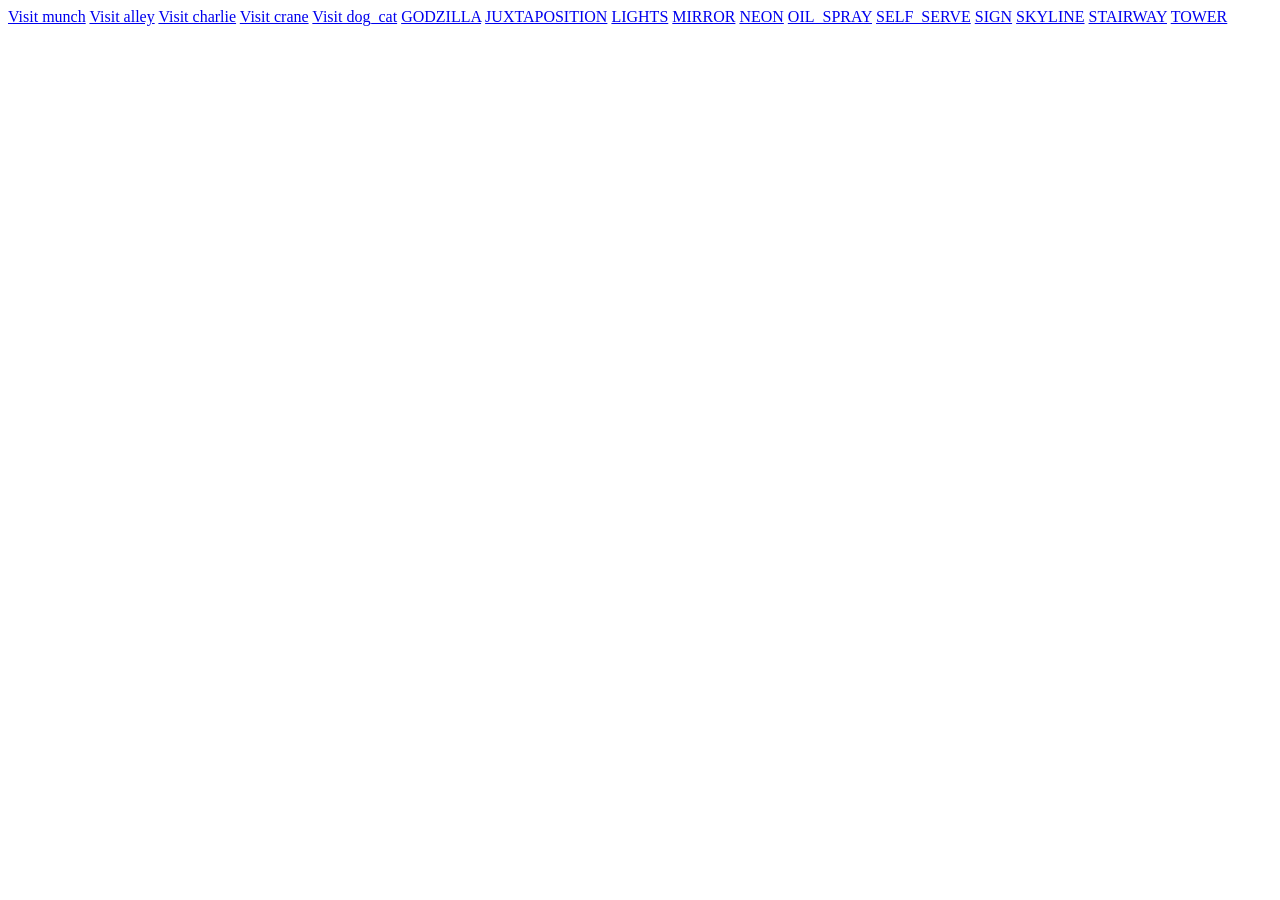
==== index.html @ 0469e805 "Initial Commit" ====
<!DOCTYPE html>
<html lang="en">
<head>
    <meta charset="UTF-8">
    <meta name="viewport" content="width=device-width, initial-scale=1.0">
    <title>Document</title>
</head>
<body>
    <a href="/imagePage.html?img=munch">Visit munch</a>
    <a href="/imagePage.html?img=alley">Visit alley</a>
    <a href="/imagePage.html?img=charlie">Visit charlie</a>
    <a href="/imagePage.html?img=crane">Visit crane</a>
    <a href="/imagePage.html?img=dog_cat">Visit dog_cat</a>
    <a href="/imagePage.html?img=godzilla">GODZILLA</a>
    <a href="/imagePage.html?img=juxtaposition">JUXTAPOSITION</a>
    <a href="/imagePage.html?img=lights">LIGHTS</a>
    <a href="/imagePage.html?img=mirror">MIRROR</a>
    <a href="/imagePage.html?img=neon">NEON</a>
    <a href="/imagePage.html?img=oil_spray">OIL_SPRAY</a>
    <a href="/imagePage.html?img=self_serve">SELF_SERVE</a>
    <a href="/imagePage.html?img=sign">SIGN</a>
    <a href="/imagePage.html?img=skyline">SKYLINE</a>
    <a href="/imagePage.html?img=stairway">STAIRWAY</a>
    <a href="/imagePage.html?img=tower">TOWER</a>
</body>
</html>
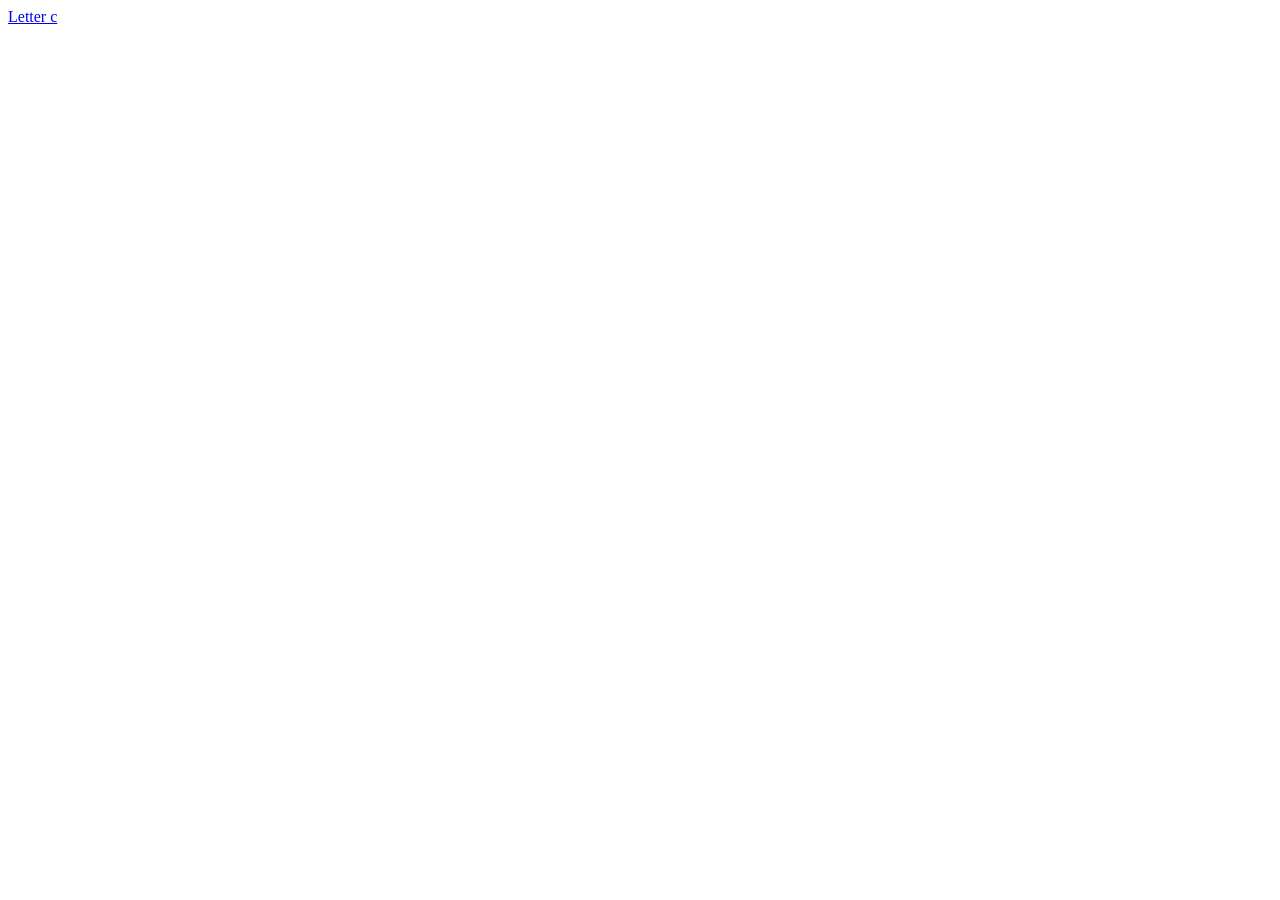
==== commit 6be4b5a1: "letterPages added" ====
--- a/index.html
+++ b/index.html
@@ -6,21 +6,6 @@
     <title>Document</title>
 </head>
 <body>
-    <a href="/imagePage.html?img=munch">Visit munch</a>
-    <a href="/imagePage.html?img=alley">Visit alley</a>
-    <a href="/imagePage.html?img=charlie">Visit charlie</a>
-    <a href="/imagePage.html?img=crane">Visit crane</a>
-    <a href="/imagePage.html?img=dog_cat">Visit dog_cat</a>
-    <a href="/imagePage.html?img=godzilla">GODZILLA</a>
-    <a href="/imagePage.html?img=juxtaposition">JUXTAPOSITION</a>
-    <a href="/imagePage.html?img=lights">LIGHTS</a>
-    <a href="/imagePage.html?img=mirror">MIRROR</a>
-    <a href="/imagePage.html?img=neon">NEON</a>
-    <a href="/imagePage.html?img=oil_spray">OIL_SPRAY</a>
-    <a href="/imagePage.html?img=self_serve">SELF_SERVE</a>
-    <a href="/imagePage.html?img=sign">SIGN</a>
-    <a href="/imagePage.html?img=skyline">SKYLINE</a>
-    <a href="/imagePage.html?img=stairway">STAIRWAY</a>
-    <a href="/imagePage.html?img=tower">TOWER</a>
+<a href="/letterPage.html?letter=c">Letter c</a>
 </body>
 </html>
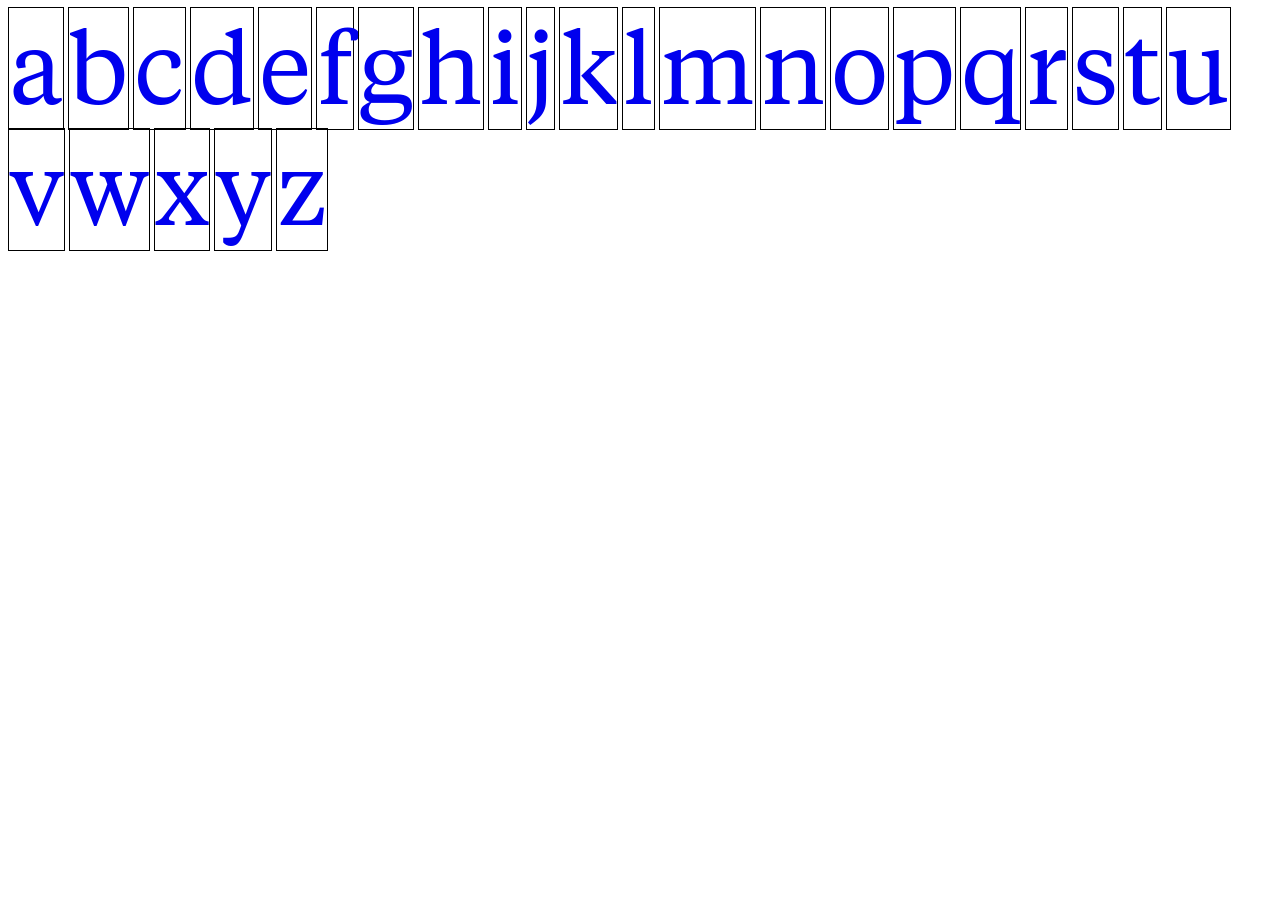
==== commit f9efbaf6: "letterSelector" ====
--- a/index.html
+++ b/index.html
@@ -1,11 +1,41 @@
 <!DOCTYPE html>
 <html lang="en">
 <head>
+    <script src="index.js"></script>
+    <link rel="stylesheet" href="index.css">
     <meta charset="UTF-8">
     <meta name="viewport" content="width=device-width, initial-scale=1.0">
     <title>Document</title>
 </head>
 <body>
-<a href="/letterPage.html?letter=c">Letter c</a>
+    <div id="letterGallery">
+        <a href="/letterPage.html?letter=c">a</a>
+        <a href="/letterPage.html?letter=c">b</a>
+        <a href="/letterPage.html?letter=c">c</a>
+        <a href="/letterPage.html?letter=c">d</a>
+        <a href="/letterPage.html?letter=c">e</a>
+        <a href="/letterPage.html?letter=c">f</a>
+        <a href="/letterPage.html?letter=c">g</a>
+        <a href="/letterPage.html?letter=c">h</a>
+        <a href="/letterPage.html?letter=c">i</a>
+        <a href="/letterPage.html?letter=c">j</a>
+        <a href="/letterPage.html?letter=c">k</a>
+        <a href="/letterPage.html?letter=c">l</a>
+        <a href="/letterPage.html?letter=c">m</a>
+        <a href="/letterPage.html?letter=c">n</a>
+        <a href="/letterPage.html?letter=c">o</a>
+        <a href="/letterPage.html?letter=c">p</a>
+        <a href="/letterPage.html?letter=c">q</a>
+        <a href="/letterPage.html?letter=c">r</a>
+        <a href="/letterPage.html?letter=c">s</a>
+        <a href="/letterPage.html?letter=c">t</a>
+        <a href="/letterPage.html?letter=c">u</a>
+        <a href="/letterPage.html?letter=c">v</a>
+        <a href="/letterPage.html?letter=c">w</a>
+        <a href="/letterPage.html?letter=c">x</a>
+        <a href="/letterPage.html?letter=c">y</a>
+        <a href="/letterPage.html?letter=c">z</a>
+    </div>
+    
 </body>
 </html>
--- a/index.css
+++ b/index.css
@@ -0,0 +1,20 @@
+@font-face {
+  font-family: 'Tiempos';
+  src: url("tiempos.woff2") format("woff2");
+}
+
+.gallery {
+    display: grid;
+    grid-template-columns: repeat(auto-fill, minmax(200px, 1fr));
+    gap: 0px;
+}
+
+#letterGallery a{
+    font-family: 'Tiempos';
+    text-decoration: none;
+    border: solid;
+    border-width: 1px;
+    border-color: black;
+    font-size: 100px;
+
+}
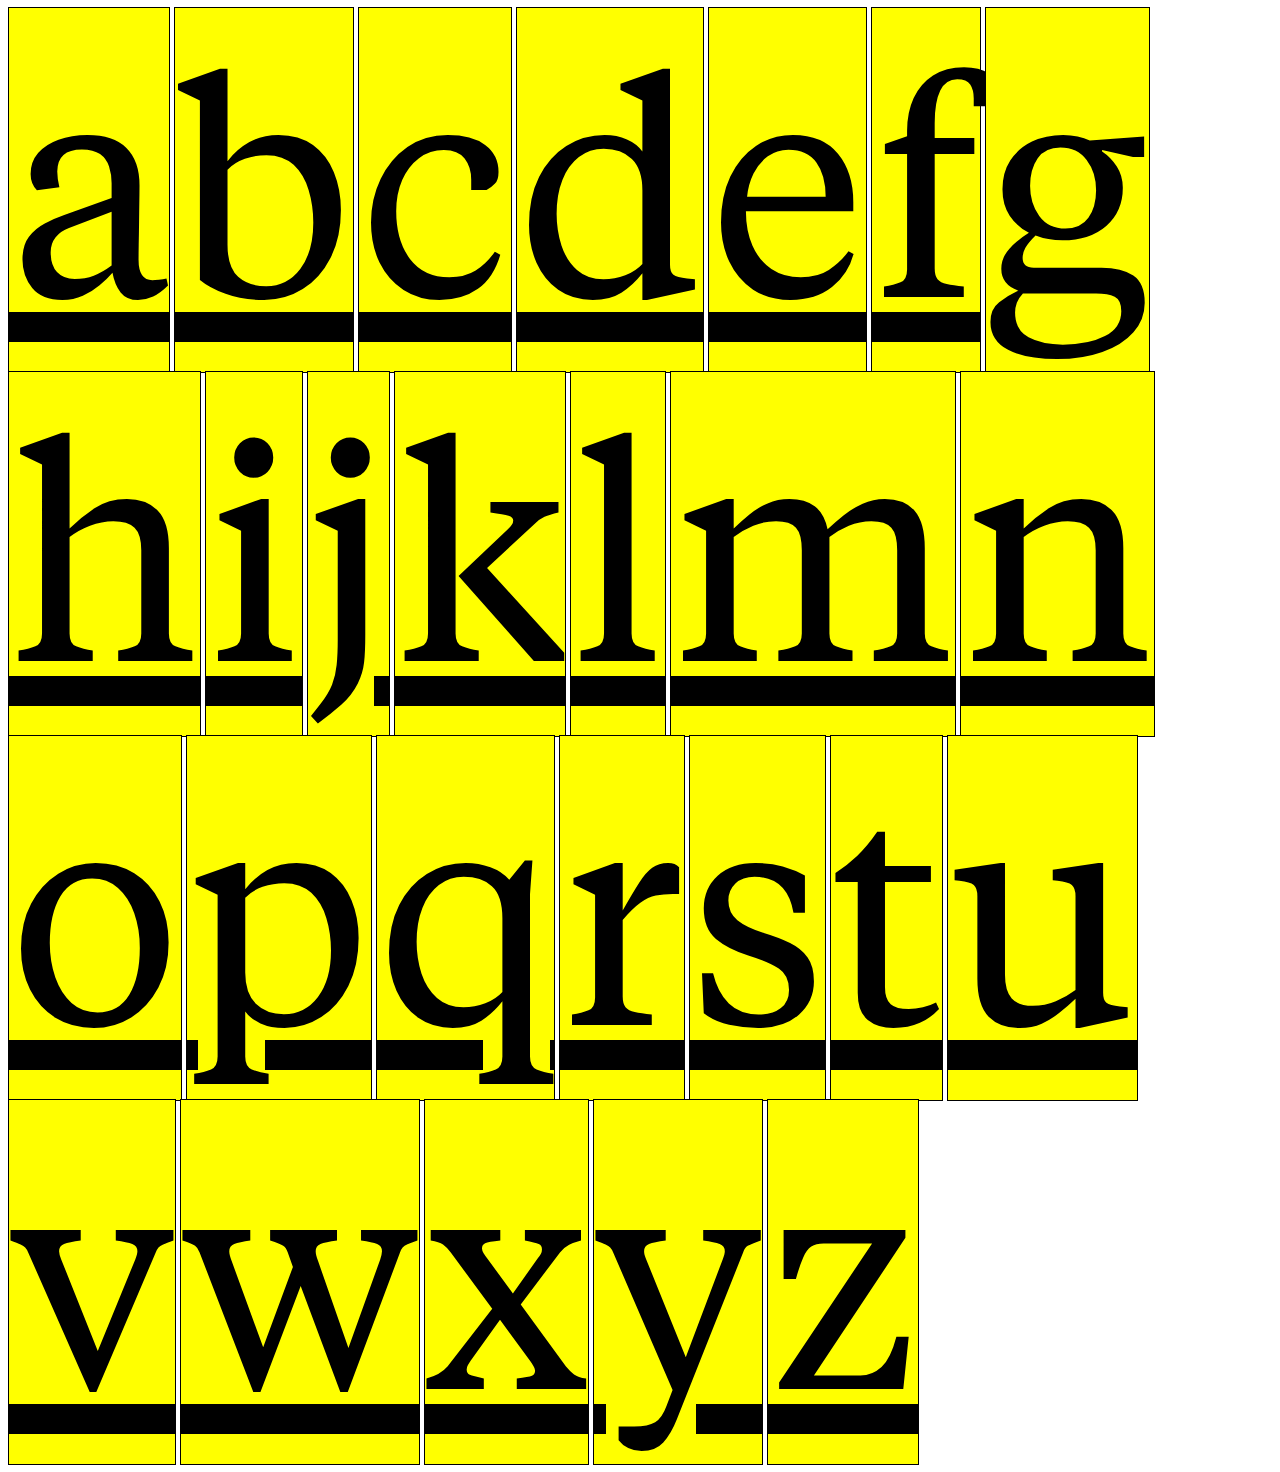
==== commit f706739e: "letters added" ====
--- a/index.html
+++ b/index.html
@@ -9,32 +9,32 @@
 </head>
 <body>
     <div id="letterGallery">
-        <a href="/letterPage.html?letter=c">a</a>
-        <a href="/letterPage.html?letter=c">b</a>
+        <a href="/letterPage.html?letter=a">a</a>
+        <a href="/letterPage.html?letter=b">b</a>
         <a href="/letterPage.html?letter=c">c</a>
-        <a href="/letterPage.html?letter=c">d</a>
-        <a href="/letterPage.html?letter=c">e</a>
-        <a href="/letterPage.html?letter=c">f</a>
-        <a href="/letterPage.html?letter=c">g</a>
-        <a href="/letterPage.html?letter=c">h</a>
-        <a href="/letterPage.html?letter=c">i</a>
-        <a href="/letterPage.html?letter=c">j</a>
-        <a href="/letterPage.html?letter=c">k</a>
-        <a href="/letterPage.html?letter=c">l</a>
-        <a href="/letterPage.html?letter=c">m</a>
-        <a href="/letterPage.html?letter=c">n</a>
-        <a href="/letterPage.html?letter=c">o</a>
-        <a href="/letterPage.html?letter=c">p</a>
-        <a href="/letterPage.html?letter=c">q</a>
-        <a href="/letterPage.html?letter=c">r</a>
-        <a href="/letterPage.html?letter=c">s</a>
-        <a href="/letterPage.html?letter=c">t</a>
-        <a href="/letterPage.html?letter=c">u</a>
-        <a href="/letterPage.html?letter=c">v</a>
-        <a href="/letterPage.html?letter=c">w</a>
-        <a href="/letterPage.html?letter=c">x</a>
-        <a href="/letterPage.html?letter=c">y</a>
-        <a href="/letterPage.html?letter=c">z</a>
+        <a href="/letterPage.html?letter=d">d</a>
+        <a href="/letterPage.html?letter=e">e</a>
+        <a href="/letterPage.html?letter=f">f</a>
+        <a href="/letterPage.html?letter=g">g</a>
+        <a href="/letterPage.html?letter=h">h</a>
+        <a href="/letterPage.html?letter=i">i</a>
+        <a href="/letterPage.html?letter=j">j</a>
+        <a href="/letterPage.html?letter=k">k</a>
+        <a href="/letterPage.html?letter=l">l</a>
+        <a href="/letterPage.html?letter=m">m</a>
+        <a href="/letterPage.html?letter=n">n</a>
+        <a href="/letterPage.html?letter=o">o</a>
+        <a href="/letterPage.html?letter=p">p</a>
+        <a href="/letterPage.html?letter=q">q</a>
+        <a href="/letterPage.html?letter=r">r</a>
+        <a href="/letterPage.html?letter=s">s</a>
+        <a href="/letterPage.html?letter=t">t</a>
+        <a href="/letterPage.html?letter=u">u</a>
+        <a href="/letterPage.html?letter=v">v</a>
+        <a href="/letterPage.html?letter=w">w</a>
+        <a href="/letterPage.html?letter=x">x</a>
+        <a href="/letterPage.html?letter=y">y</a>
+        <a href="/letterPage.html?letter=z">z</a>
     </div>
     
 </body>
--- a/index.css
+++ b/index.css
@@ -11,10 +11,14 @@
 
 #letterGallery a{
     font-family: 'Tiempos';
-    text-decoration: none;
+    text-decoration: underline;
+    color: black;
     border: solid;
+
     border-width: 1px;
     border-color: black;
-    font-size: 100px;
+    font-size: 300px;
+
+    background-color: yellow;
 
 }
